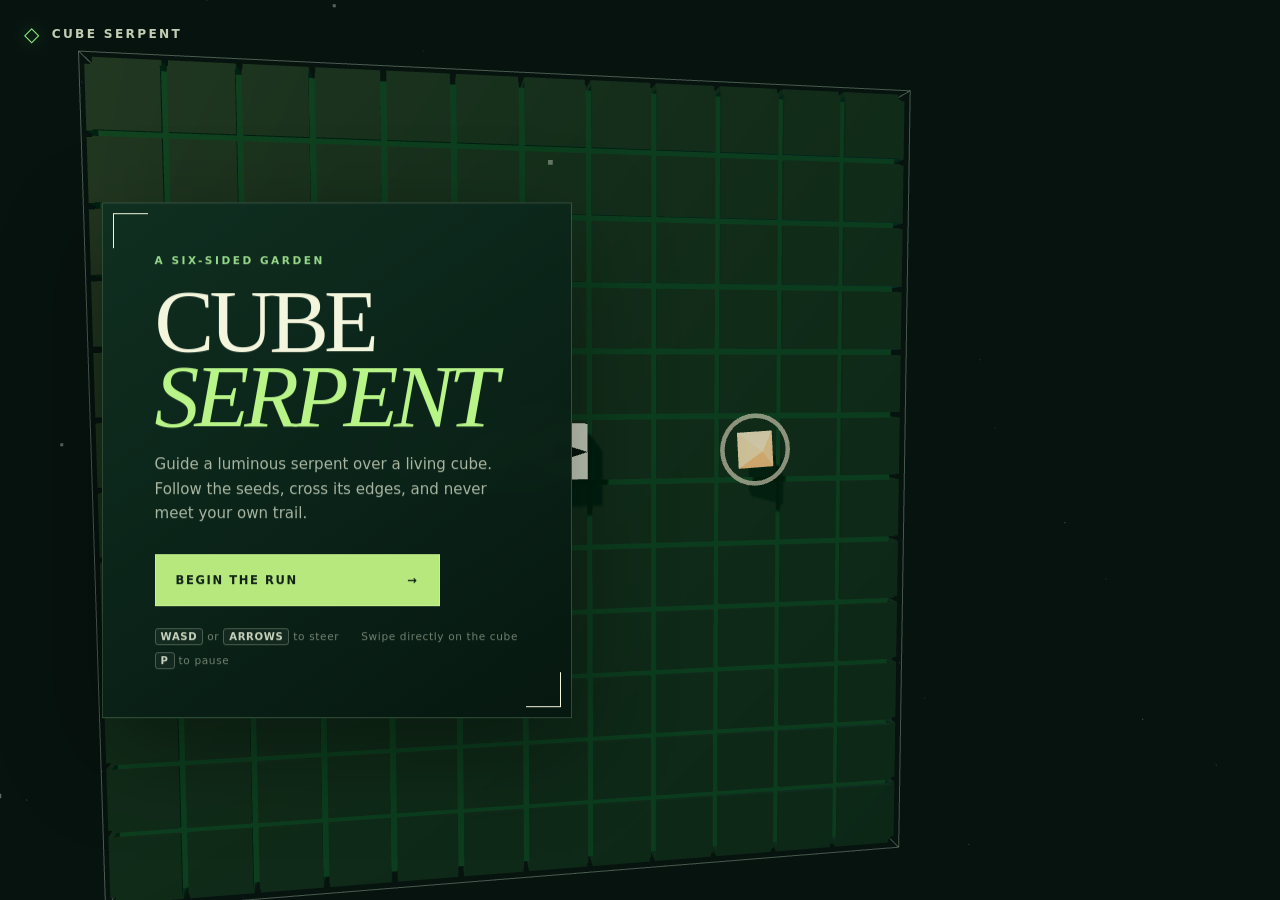
==== cube-serpent/index.html @ ffc98ace "deploy: add Cube Serpent game" ====
<!doctype html>
<html lang="en">
  <head>
    <meta charset="UTF-8" />
    <meta name="viewport" content="width=device-width, initial-scale=1.0, viewport-fit=cover" />
    <meta name="theme-color" content="#07130f" />
    <link rel="icon" href="/cube-serpent/favicon.svg" type="image/svg+xml" />
    <meta
      name="description"
      content="Steer a luminous serpent across every face of a living cube, collect seeds, grow, and survive your own trail."
    />
    <title>Cube Serpent</title>
    <script type="module" crossorigin src="/cube-serpent/assets/index-BvN9YoFi.js"></script>
    <link rel="stylesheet" crossorigin href="/cube-serpent/assets/index-DMsrRxr2.css">
  </head>
  <body>
    <main id="app">
      <canvas id="game-canvas" aria-label="Cube Serpent six-face game board"></canvas>
      <header id="brand-bar">
        <span class="brand-mark" aria-hidden="true">◇</span>
        <span>CUBE SERPENT</span>
      </header>
      <section id="hud" aria-label="Score and game controls" hidden>
        <div class="hud-row">
          <div class="hud-metric score-metric">
            <span>Score</span>
            <strong id="score-value">000000</strong>
          </div>
          <div class="hud-metric">
            <span>Best</span>
            <strong id="high-score-value">000000</strong>
          </div>
          <div id="status-line"><span class="status-dot"></span><span id="status-copy">Find the seed</span></div>
          <button id="mute-button" class="icon-button" type="button" aria-label="Mute sound" aria-pressed="false">♪</button>
          <button id="motion-button" class="icon-button" type="button" aria-label="Reduce motion" aria-pressed="false">◌</button>
          <button id="pause-button" class="icon-button" type="button" aria-label="Pause game">Ⅱ</button>
        </div>
        <div id="combo-meter" hidden>
          <strong id="combo-value">×1</strong>
          <div class="combo-copy"><span>CHAIN</span><span id="combo-state">Keep it alive</span></div>
          <div id="combo-segments" aria-hidden="true">
            <i></i><i></i><i></i><i></i>
          </div>
        </div>
      </section>

      <section id="title-panel" class="overlay-panel" aria-labelledby="game-title">
        <div class="eyebrow">A SIX-SIDED GARDEN</div>
        <h1 id="game-title">CUBE <em>SERPENT</em></h1>
        <p>Guide a luminous serpent over a living cube. Follow the seeds, cross its edges, and never meet your own trail.</p>
        <button id="start-button" class="primary-button" type="button"><span>BEGIN THE RUN</span><span aria-hidden="true">→</span></button>
        <div class="controls-copy">
          <span><kbd>WASD</kbd> or <kbd>ARROWS</kbd> to steer</span>
          <span>Swipe directly on the cube</span>
          <span><kbd>P</kbd> to pause</span>
        </div>
      </section>

      <section id="pause-panel" class="overlay-panel compact-panel" aria-labelledby="pause-title" hidden>
        <div class="eyebrow">THE GARDEN WAITS</div>
        <h2 id="pause-title">Paused</h2>
        <button id="resume-button" class="primary-button" type="button"><span>RESUME</span><span aria-hidden="true">→</span></button>
        <button id="restart-pause-button" class="secondary-button" type="button">Restart run</button>
        <div class="preference-row">
          <button id="pause-mute-button" class="secondary-button" type="button" aria-pressed="false">Sound on</button>
          <button id="pause-motion-button" class="secondary-button" type="button" aria-pressed="false">Full motion</button>
        </div>
      </section>

      <section id="game-over-panel" class="overlay-panel compact-panel" aria-labelledby="game-over-title" hidden>
        <div id="result-eyebrow" class="eyebrow">TRAIL CROSSED</div>
        <h2 id="game-over-title">The garden wins.</h2>
        <p id="collision-copy">You met your own trail.</p>
        <div class="final-score"><span>Final score</span><strong id="final-score">0000</strong><b id="new-best" hidden>NEW BEST</b></div>
        <button id="retry-button" class="primary-button" type="button"><span>RUN IT BACK</span><span aria-hidden="true">↻</span></button>
        <button id="copy-result-button" class="secondary-button" type="button">Copy result</button>
        <div id="copy-notice" role="status" hidden></div>
        <span class="shortcut-copy">Press <kbd>Space</kbd>, <kbd>Enter</kbd>, or tap to retry</span>
      </section>

      <div id="game-callout" aria-hidden="true"><span id="callout-label">EDGE ROUTE</span><strong id="callout-copy">RIGHT FACE</strong></div>
      <div id="live-region" class="sr-only" aria-live="polite" aria-atomic="true"></div>
    </main>
  </body>
</html>
---- cube-serpent/assets/index-DMsrRxr2.css ----
:root{color:#f3f5dc;font-synthesis:none;text-rendering:optimizelegibility;background:#07130f;font-family:Inter,ui-sans-serif,system-ui,-apple-system,BlinkMacSystemFont,Segoe UI,sans-serif}*{box-sizing:border-box}html,body,#app{width:100%;height:100%;margin:0;overflow:hidden}body{background:#07130f;min-width:320px}button,kbd{font:inherit}button{color:inherit}button:focus-visible{outline-offset:4px;outline:3px solid #ffe16b}[hidden]{display:none!important}#app{isolation:isolate;background:radial-gradient(circle at 14% 18%,#65da811f,#0000 31rem),radial-gradient(circle at 82% 74%,#3ea7b121,#0000 30rem),#07130f;position:relative}#game-canvas{touch-action:none;outline:none;width:100vw;height:100vh;display:block}#brand-bar{top:max(22px, env(safe-area-inset-top));left:max(24px, env(safe-area-inset-left));z-index:4;color:#edf6d8d1;letter-spacing:.19em;pointer-events:none;align-items:center;gap:10px;font-size:.76rem;font-weight:850;display:flex;position:absolute}.brand-mark{color:#92ee83;filter:drop-shadow(0 0 8px #84f4938c);font-size:1.25rem}#hud{top:max(22px, env(safe-area-inset-top));right:max(24px, env(safe-area-inset-right));z-index:5;pointer-events:none;flex-direction:column;align-items:flex-end;gap:8px;display:flex;position:absolute}.hud-row{align-items:stretch;gap:8px;display:flex}.hud-metric,#status-line,.icon-button{-webkit-backdrop-filter:blur(13px);backdrop-filter:blur(13px);background:#07140fba;border:1px solid #d2f1ca33;box-shadow:0 12px 38px #0000003d}.hud-metric{min-width:104px;padding:9px 13px}.hud-metric span,.final-score span{color:#e2f0d294;letter-spacing:.18em;text-transform:uppercase;font-size:.61rem;font-weight:750;display:block}.hud-metric strong{font-variant-numeric:tabular-nums;letter-spacing:.06em;margin-top:2px;font-size:1.05rem;display:block}.score-metric strong{color:#ffe16b}#status-line{color:#edf6d8c7;letter-spacing:.05em;align-items:center;gap:8px;min-width:130px;padding:0 14px;font-size:.72rem;font-weight:700;display:flex}.status-dot{background:#ffb64f;border-radius:50%;width:7px;height:7px;box-shadow:0 0 10px #ffb64fbf}.icon-button{cursor:pointer;pointer-events:auto;width:45px;min-height:45px;padding:0}#combo-meter{-webkit-backdrop-filter:blur(13px);backdrop-filter:blur(13px);background:#07140fc7;border:1px solid #ffe16b47;grid-template-columns:auto minmax(76px,auto);gap:2px 12px;width:224px;padding:8px 12px;display:grid;box-shadow:0 12px 38px #0000003d}#combo-value{color:#ffe16b;font-variant-numeric:tabular-nums;grid-row:1/3;align-self:center;font-size:1.28rem}.combo-copy{color:#e6f0d89e;letter-spacing:.1em;text-transform:uppercase;justify-content:space-between;gap:10px;font-size:.53rem;font-weight:800;display:flex}#combo-segments{grid-template-columns:repeat(4,1fr);gap:3px;display:grid}#combo-segments i{background:#ffe16b26;height:4px}#combo-segments i.active{background:#ffe16b;box-shadow:0 0 8px #ffe16b6b}.icon-button:hover{background:#18432dd9;border-color:#d2f1ca7a}.overlay-panel{z-index:6;-webkit-backdrop-filter:blur(18px);backdrop-filter:blur(18px);background:linear-gradient(145deg,#103223e8,#061811e6),#07140fe0;border:1px solid #c0ebb533;width:min(470px,100vw - 48px);padding:clamp(28px,4vw,52px);position:absolute;top:50%;left:clamp(24px,8vw,112px);transform:translateY(-48%);box-shadow:0 32px 90px #00000061,inset 0 1px #ffffff0d}.overlay-panel:before,.overlay-panel:after{content:"";pointer-events:none;border-color:#91e889a6;width:34px;height:34px;position:absolute}.overlay-panel:before{border-top:1px solid;border-left:1px solid;top:10px;left:10px}.overlay-panel:after{border-bottom:1px solid;border-right:1px solid;bottom:10px;right:10px}.eyebrow{color:#99d88a;letter-spacing:.24em;margin-bottom:17px;font-size:.66rem;font-weight:800}h1,h2,p{margin-top:0}h1{letter-spacing:-.055em;max-width:390px;margin-bottom:18px;font-family:Georgia,Times New Roman,serif;font-size:clamp(3rem,7vw,5.7rem);font-weight:500;line-height:.84}h1 em{color:#b8f488;font-weight:500;display:block}h2{letter-spacing:-.045em;margin-bottom:12px;font-family:Georgia,Times New Roman,serif;font-size:clamp(2.5rem,6vw,4.2rem);font-weight:500}.overlay-panel p{color:#e6f0d8b8;max-width:400px;margin-bottom:28px;font-size:.94rem;line-height:1.65}.primary-button{color:#102216;cursor:pointer;letter-spacing:.14em;background:#b6e87e;border:1px solid #c7f08f;justify-content:space-between;align-items:center;width:min(100%,285px);min-height:52px;padding:0 20px;font-size:.72rem;font-weight:900;transition:transform .13s,background .13s;display:flex}.primary-button:hover{background:#d3f69d;transform:translateY(-2px)}.secondary-button{color:#edf6d8bf;cursor:pointer;background:0 0;border:0;border-bottom:1px solid #edf6d861;min-height:44px;margin-top:12px;padding:9px 0;font-size:.73rem}.preference-row{justify-content:center;gap:20px;display:flex}#copy-notice{color:#d9efb3;max-width:290px;margin:10px auto 0;font-size:.7rem;line-height:1.4}.controls-copy{color:#e6f0d87a;letter-spacing:.06em;flex-wrap:wrap;gap:12px 22px;margin-top:24px;font-size:.66rem;display:flex}kbd{color:#eef6dfd4;background:#ffffff0a;border:1px solid #e2f0d242;border-radius:3px;padding:2px 5px;font-size:.63rem;font-weight:700}.compact-panel{text-align:center;width:min(410px,100vw - 38px);left:50%;transform:translate(-50%,-50%)}.compact-panel .primary-button{margin-left:auto;margin-right:auto}.final-score{border-top:1px solid #dcf4d02e;border-bottom:1px solid #dcf4d02e;margin:0 auto 24px;padding:16px;position:relative}.final-score strong{color:#ffe16b;font-variant-numeric:tabular-nums;font-family:Georgia,Times New Roman,serif;font-size:2.8rem;font-weight:500;display:block}#new-best{color:#172315;letter-spacing:.09em;background:#ffe16b;padding:4px 7px;font-size:.55rem;position:absolute;top:11px;right:7px}.shortcut-copy{color:#e6f0d875;margin-top:20px;font-size:.65rem;display:block}#game-callout{bottom:max(34px, env(safe-area-inset-bottom));z-index:4;opacity:0;pointer-events:none;background:#07140f94;border-top:1px solid #bef3a67a;border-bottom:1px solid #bef3a67a;flex-direction:column;align-items:center;padding:9px 18px;transition:opacity .18s,transform .18s;display:flex;position:absolute;left:50%;transform:translate(-50%,10px)}#game-callout.visible{opacity:1;transform:translate(-50%)}#game-callout span{color:#e6f0d88a;letter-spacing:.2em;font-size:.54rem}#game-callout strong{color:#c9f396;letter-spacing:.12em;margin-top:2px;font-size:.73rem}.sr-only{clip:rect(0, 0, 0, 0);white-space:nowrap;border:0;width:1px;height:1px;margin:-1px;padding:0;position:absolute;overflow:hidden}@media (width<=760px){#brand-bar{top:max(14px, env(safe-area-inset-top));left:max(14px, env(safe-area-inset-left));font-size:.65rem}#hud{top:max(48px, calc(env(safe-area-inset-top) + 42px));right:max(10px, env(safe-area-inset-right));left:max(10px, env(safe-area-inset-left));align-items:stretch}.hud-row{grid-template-columns:minmax(72px,1fr) minmax(72px,1fr) repeat(3,44px);gap:5px;display:grid}.hud-metric{min-width:72px;padding:7px 9px}#status-line{display:none}.icon-button{width:44px;min-height:44px}#combo-meter{align-self:flex-end;width:min(224px,100%)}.overlay-panel{top:auto;right:14px;bottom:max(18px, env(safe-area-inset-bottom));width:auto;padding:27px;left:14px;transform:none}.compact-panel{width:min(390px,100vw - 28px);inset:50% auto auto 50%;transform:translate(-50%,-50%)}h1{font-size:clamp(3rem,16vw,4.6rem)}.controls-copy{margin-top:18px}#game-callout{bottom:max(16px, env(safe-area-inset-bottom));text-align:center;max-width:calc(100vw - 28px)}}@media (width<=430px){#brand-bar{max-width:110px;line-height:1.4}#hud{top:max(44px, calc(env(safe-area-inset-top) + 38px))}.hud-row{grid-template-columns:minmax(68px,1fr) minmax(68px,1fr) repeat(3,44px)}.hud-metric strong{font-size:.9rem}}@media (prefers-reduced-motion:reduce){*,:before,:after{scroll-behavior:auto!important;transition-duration:.01ms!important;animation-duration:.01ms!important}}:root[data-reduced-motion=true] *,:root[data-reduced-motion=true] :before,:root[data-reduced-motion=true] :after{scroll-behavior:auto!important;transition-duration:.01ms!important;animation-duration:.01ms!important}
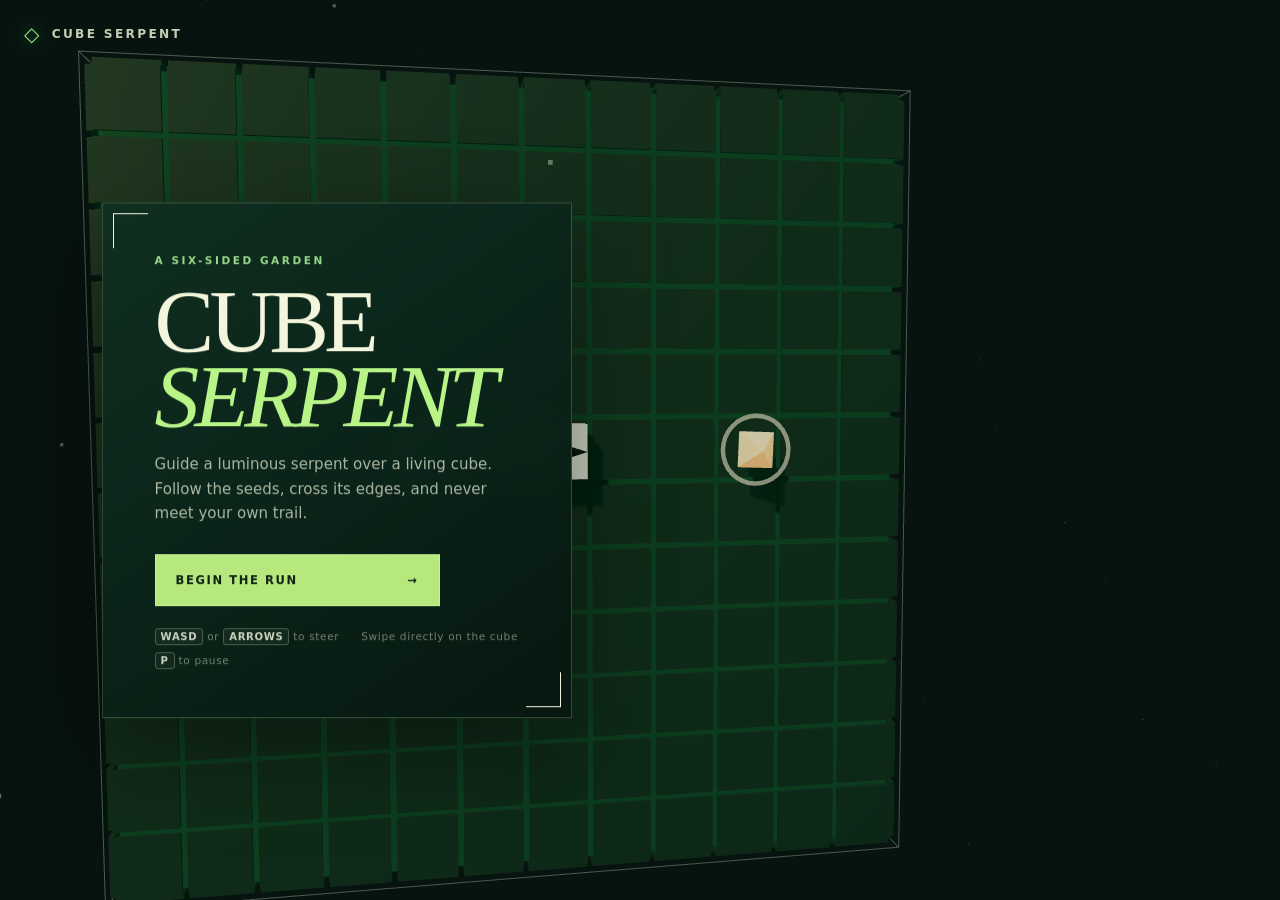
==== commit 47dfcaa4: "deploy: update Cube Serpent input controls" ====
--- a/cube-serpent/index.html
+++ b/cube-serpent/index.html
@@ -10,7 +10,7 @@
       content="Steer a luminous serpent across every face of a living cube, collect seeds, grow, and survive your own trail."
     />
     <title>Cube Serpent</title>
-    <script type="module" crossorigin src="/cube-serpent/assets/index-BvN9YoFi.js"></script>
+    <script type="module" crossorigin src="/cube-serpent/assets/index-O9u6e0zF.js"></script>
     <link rel="stylesheet" crossorigin href="/cube-serpent/assets/index-DMsrRxr2.css">
   </head>
   <body>
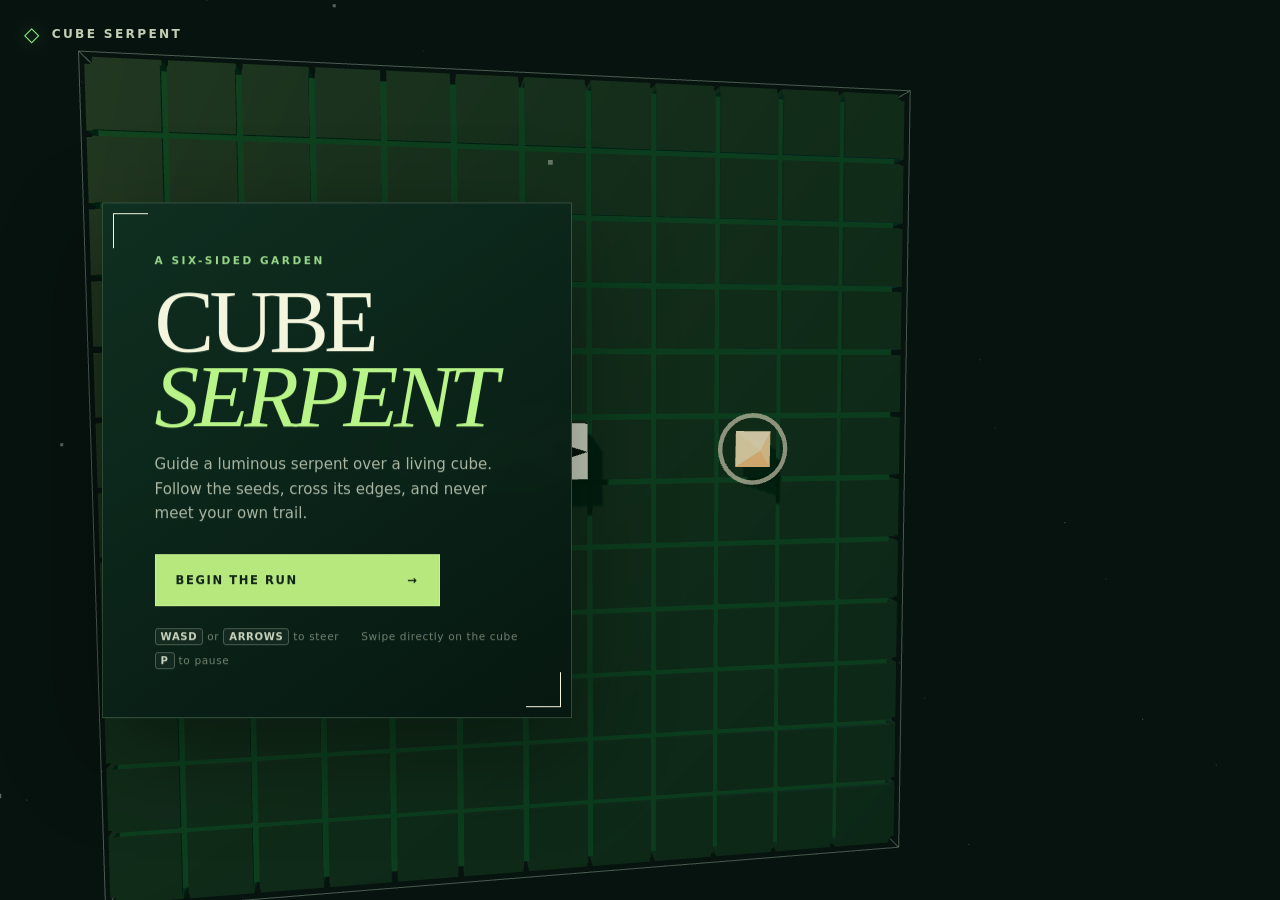
==== commit a897e07c: "deploy: add Cube Serpent audio cues" ====
--- a/cube-serpent/index.html
+++ b/cube-serpent/index.html
@@ -10,7 +10,7 @@
       content="Steer a luminous serpent across every face of a living cube, collect seeds, grow, and survive your own trail."
     />
     <title>Cube Serpent</title>
-    <script type="module" crossorigin src="/cube-serpent/assets/index-O9u6e0zF.js"></script>
+    <script type="module" crossorigin src="/cube-serpent/assets/index-BPTRpjiS.js"></script>
     <link rel="stylesheet" crossorigin href="/cube-serpent/assets/index-DMsrRxr2.css">
   </head>
   <body>
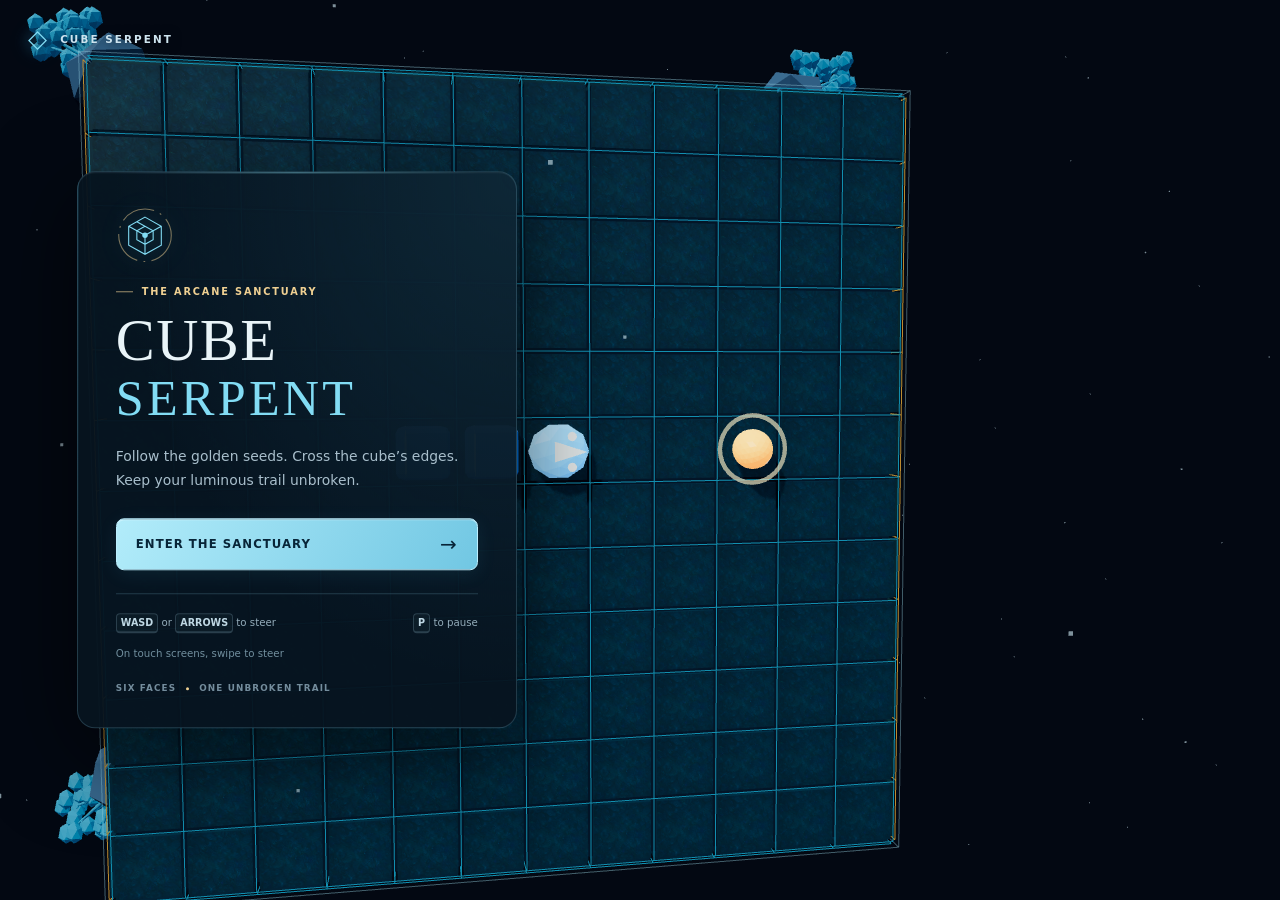
==== commit c5efc59d: "deploy: publish Cube Serpent sanctuary update" ====
--- a/cube-serpent/index.html
+++ b/cube-serpent/index.html
@@ -3,15 +3,15 @@
   <head>
     <meta charset="UTF-8" />
     <meta name="viewport" content="width=device-width, initial-scale=1.0, viewport-fit=cover" />
-    <meta name="theme-color" content="#07130f" />
+    <meta name="theme-color" content="#030812" />
     <link rel="icon" href="/cube-serpent/favicon.svg" type="image/svg+xml" />
     <meta
       name="description"
       content="Steer a luminous serpent across every face of a living cube, collect seeds, grow, and survive your own trail."
     />
     <title>Cube Serpent</title>
-    <script type="module" crossorigin src="/cube-serpent/assets/index-BPTRpjiS.js"></script>
-    <link rel="stylesheet" crossorigin href="/cube-serpent/assets/index-DMsrRxr2.css">
+    <script type="module" crossorigin src="/cube-serpent/assets/index-BgMY5Oo7.js"></script>
+    <link rel="stylesheet" crossorigin href="/cube-serpent/assets/index-D_RxlvSW.css">
   </head>
   <body>
     <main id="app">
@@ -31,9 +31,9 @@
             <strong id="high-score-value">000000</strong>
           </div>
           <div id="status-line"><span class="status-dot"></span><span id="status-copy">Find the seed</span></div>
-          <button id="mute-button" class="icon-button" type="button" aria-label="Mute sound" aria-pressed="false">♪</button>
-          <button id="motion-button" class="icon-button" type="button" aria-label="Reduce motion" aria-pressed="false">◌</button>
-          <button id="pause-button" class="icon-button" type="button" aria-label="Pause game">Ⅱ</button>
+          <button id="mute-button" class="icon-button" type="button" aria-label="Mute sound" aria-pressed="false" title="Sound"><svg viewBox="0 0 24 24" aria-hidden="true"><path d="M11 5 6 9H3v6h3l5 4Z"/><path class="sound-waves" d="M15 8a6 6 0 0 1 0 8m3-11a10 10 0 0 1 0 14"/><path class="mute-slash" d="m16 9 5 6m0-6-5 6"/></svg></button>
+          <button id="motion-button" class="icon-button" type="button" aria-label="Reduce motion" aria-pressed="false" title="Motion preference"><svg viewBox="0 0 24 24" aria-hidden="true"><path d="M20 12a8 8 0 1 1-8-8"/><path d="M12 8a4 4 0 1 0 4 4M16 4h4v4"/></svg></button>
+          <button id="pause-button" class="icon-button" type="button" aria-label="Pause game" title="Pause"><svg viewBox="0 0 24 24" aria-hidden="true"><path d="M8 5v14M16 5v14" stroke-width="3"/></svg></button>
         </div>
         <div id="combo-meter" hidden>
           <strong id="combo-value">×1</strong>
@@ -45,19 +45,25 @@
       </section>
 
       <section id="title-panel" class="overlay-panel" aria-labelledby="game-title">
-        <div class="eyebrow">A SIX-SIDED GARDEN</div>
+        <svg class="menu-sigil" viewBox="0 0 64 64" fill="none" stroke="currentColor" stroke-width="1.2" aria-hidden="true">
+          <circle class="orbit" cx="32" cy="32" r="29" stroke-dasharray="38 7 2 7"/>
+          <path d="m32 12 18 10v21L32 53 14 43V22Zm0 20 18-10M32 32 14 22m18 10v21M23 17l18 10v10l-9 5-9-5V27l9-5"/>
+          <circle cx="32" cy="32" r="3" fill="currentColor" stroke="none"/>
+        </svg>
+        <div class="eyebrow">The arcane sanctuary</div>
         <h1 id="game-title">CUBE <em>SERPENT</em></h1>
-        <p>Guide a luminous serpent over a living cube. Follow the seeds, cross its edges, and never meet your own trail.</p>
-        <button id="start-button" class="primary-button" type="button"><span>BEGIN THE RUN</span><span aria-hidden="true">→</span></button>
+        <p>Follow the golden seeds. Cross the cube’s edges. Keep your luminous trail unbroken.</p>
+        <button id="start-button" class="primary-button" type="button"><span>ENTER THE SANCTUARY</span><span aria-hidden="true">→</span></button>
         <div class="controls-copy">
           <span><kbd>WASD</kbd> or <kbd>ARROWS</kbd> to steer</span>
-          <span>Swipe directly on the cube</span>
+          <span>On touch screens, swipe to steer</span>
           <span><kbd>P</kbd> to pause</span>
         </div>
+        <div class="menu-footer"><span>Six faces</span><i></i><span>One unbroken trail</span></div>
       </section>
 
       <section id="pause-panel" class="overlay-panel compact-panel" aria-labelledby="pause-title" hidden>
-        <div class="eyebrow">THE GARDEN WAITS</div>
+        <div class="eyebrow">TAKE A BREATH</div>
         <h2 id="pause-title">Paused</h2>
         <button id="resume-button" class="primary-button" type="button"><span>RESUME</span><span aria-hidden="true">→</span></button>
         <button id="restart-pause-button" class="secondary-button" type="button">Restart run</button>
--- a/cube-serpent/assets/index-D_RxlvSW.css
+++ b/cube-serpent/assets/index-D_RxlvSW.css
@@ -0,0 +1 @@
+:root{color:#e9f4f8;font-synthesis:none;text-rendering:optimizelegibility;--ice:#82dcf4;--gold:#efd092;--muted:#93acba;--line:#85c5db38;--panel:#071420f5;background:#030812;font-family:ui-sans-serif,system-ui,-apple-system,BlinkMacSystemFont,Segoe UI,sans-serif}*{box-sizing:border-box}html,body,#app{width:100%;height:100%;margin:0;overflow:hidden}body{min-width:320px}button,kbd{font:inherit}button{color:inherit;-webkit-tap-highlight-color:transparent}button:focus-visible{outline:2px solid var(--gold);outline-offset:4px}button:disabled{opacity:.45;cursor:default}[hidden]{display:none!important}#app{isolation:isolate;background:#030812;position:relative}#game-canvas{touch-action:none;outline:none;width:100vw;height:100dvh;display:block}#brand-bar{top:max(24px, env(safe-area-inset-top));left:max(28px, env(safe-area-inset-left));z-index:4;pointer-events:none;color:#cee4ef;letter-spacing:.2em;text-shadow:0 2px 12px #030812;align-items:center;gap:11px;font-size:.65rem;font-weight:650;display:flex;position:absolute}.brand-mark{color:var(--ice);filter:drop-shadow(0 0 7px #288dba);font-size:1.55rem}#hud{top:max(18px, env(safe-area-inset-top));right:max(24px, env(safe-area-inset-right));z-index:5;pointer-events:none;flex-direction:column;align-items:flex-end;gap:8px;display:flex;position:absolute}.hud-row{border:1px solid var(--line);background:#050f19f0;border-radius:12px;align-items:center;gap:6px;padding:5px;display:flex;box-shadow:0 6px 24px #0004}.hud-metric{min-width:106px;padding:4px 13px}.hud-metric+.hud-metric{border-left:1px solid var(--line)}.hud-metric span,.final-score span{color:var(--muted);letter-spacing:.15em;text-transform:uppercase;font-size:.59rem;font-weight:600;display:block}.hud-metric strong{font-variant-numeric:tabular-nums;letter-spacing:.045em;margin-top:1px;font-size:1.05rem;font-weight:600;display:block}.score-metric strong{color:var(--gold)}#status-line{color:#bbced8;align-items:center;gap:8px;padding:0 12px;font-size:.7rem;display:flex}.status-dot{background:var(--gold);border-radius:50%;width:5px;height:5px;box-shadow:0 0 10px #ffd37a88}.icon-button{color:#a9c4d3;cursor:pointer;pointer-events:auto;background:0 0;border:1px solid #0000;border-radius:8px;flex-shrink:0;place-items:center;width:44px;height:44px;padding:0;transition:color .15s,background .15s,border-color .15s;display:grid}.icon-button svg{fill:none;stroke:currentColor;stroke-width:1.6px;stroke-linecap:round;stroke-linejoin:round;width:18px;height:18px}.icon-button:hover,.icon-button[aria-pressed=true]{color:var(--ice);border-color:var(--line);background:#82dcf411}.icon-button:active{background:#82dcf42b}.mute-slash{display:none}[aria-pressed=true] .mute-slash{display:block}[aria-pressed=true] .sound-waves{display:none}#pause-button{border-color:var(--line);background:#82dcf40d}#combo-meter{border-left:2px solid var(--gold);background:#071420ed;border-radius:0 6px 6px 0;grid-template-columns:auto 1fr;gap:3px 12px;width:220px;padding:9px 13px;display:grid}#combo-value{color:var(--gold);font-variant-numeric:tabular-nums;grid-row:1/3;align-self:center;font-size:1.2rem}.combo-copy{color:#b3c2c9;letter-spacing:.06em;text-transform:uppercase;justify-content:space-between;gap:8px;font-size:.53rem;font-weight:650;display:flex}#combo-segments{grid-template-columns:repeat(4,1fr);gap:3px;display:grid}#combo-segments i{background:#efd09220;border-radius:2px;height:3px}#combo-segments i.active{background:var(--gold);box-shadow:0 0 7px #efd09244}.overlay-panel{z-index:6;overscroll-behavior:contain;border:1px solid var(--line);background:radial-gradient(ellipse at 100% 0%, #163c5077, transparent 65%), var(--panel);scrollbar-width:thin;scrollbar-color:#426071 transparent;border-radius:18px;width:min(440px,100vw - 48px);max-height:calc(100dvh - 48px);padding:34px 38px;position:absolute;top:50%;left:clamp(24px,6vw,96px);overflow-y:auto;transform:translateY(-50%);box-shadow:0 24px 90px #0009,inset 0 1px #d5f6ff12}.overlay-panel:before{content:"";background:linear-gradient(90deg,#0000,#8ee9ff99,#0000);height:1px;position:absolute;top:0;left:38px;right:38px}.menu-sigil{width:58px;height:58px;color:var(--ice);filter:drop-shadow(0 0 12px #4acaff44);margin:0 0 22px;display:block}.menu-sigil .orbit{stroke:var(--gold);opacity:.5}.eyebrow{color:var(--gold);letter-spacing:.19em;text-transform:uppercase;align-items:center;gap:9px;margin-bottom:15px;font-size:.61rem;font-weight:600;display:flex}.eyebrow:before{content:"";opacity:.65;background:currentColor;width:17px;height:1px}h1,h2,p{margin-top:0}h1{letter-spacing:.025em;margin-bottom:22px;font-family:Georgia,Times New Roman,serif;font-size:3.65rem;font-weight:400;line-height:.98}h1 em{color:var(--ice);letter-spacing:.065em;margin-top:5px;font-size:.86em;font-style:normal;font-weight:400;display:block}h2{margin-bottom:14px;font-family:Georgia,Times New Roman,serif;font-size:2.6rem;font-weight:400;line-height:1.08}.overlay-panel p{color:#a9bfcc;margin-bottom:25px;font-size:.87rem;line-height:1.7}.primary-button{color:#082538;cursor:pointer;letter-spacing:.09em;background:linear-gradient(120deg,#b2ecfa,#71c7e3);border:1px solid #bcefff;border-radius:8px;justify-content:space-between;align-items:center;width:100%;min-height:52px;padding:0 19px;font-size:.73rem;font-weight:750;transition:background .15s,box-shadow .15s,transform .15s;display:flex;box-shadow:0 4px 20px #53cfff15,inset 0 1px #fff6}.primary-button>span:last-child{font-size:1.25rem;font-weight:400}.primary-button:hover{background:#c9f3ff;box-shadow:0 4px 24px #53cfff33}.primary-button:active{box-shadow:none;transform:translateY(1px)}.secondary-button{border:1px solid var(--line);color:#b8ceda;cursor:pointer;background:#6ccfff06;border-radius:7px;min-width:44px;min-height:44px;margin-top:12px;padding:8px 12px;font-size:.74rem}.secondary-button:hover{color:#effaff;background:#6ccfff15;border-color:#82dcf466}.secondary-button:active{background:#6ccfff25}.secondary-button[aria-pressed=true]{color:var(--ice);border-color:#82dcf455}.controls-copy{border-top:1px solid var(--line);color:#93acba;grid-template-columns:1fr auto;gap:12px;margin-top:23px;padding-top:19px;font-size:.64rem;line-height:1.6;display:grid}.controls-copy>span:nth-child(2){color:#718f9e;grid-area:2/1/auto/-1}kbd{color:#bfd8e4;background:#a5d3e409;border:1px solid #a5d3e433;border-bottom-width:2px;border-radius:4px;padding:1px 4px;font-size:.6rem;font-weight:550;display:inline-block}.menu-footer{color:#748d9d;letter-spacing:.13em;text-transform:uppercase;align-items:center;gap:10px;margin-top:22px;font-size:.55rem;font-weight:550;display:flex}.menu-footer i{background:var(--gold);border-radius:50%;width:3px;height:3px}.compact-panel{text-align:center;width:min(390px,100vw - 32px);left:50%;transform:translate(-50%,-50%)}.compact-panel .eyebrow{justify-content:center}.compact-panel .eyebrow:before{display:none}.preference-row{grid-template-columns:1fr 1fr;gap:8px;display:grid}#restart-pause-button{width:100%}#copy-notice{color:var(--ice);margin:12px 0 0;font-size:.72rem;line-height:1.5}.final-score{border-top:1px solid var(--line);border-bottom:1px solid var(--line);margin:22px 0;padding:18px 0;position:relative}.final-score strong{color:var(--gold);font-variant-numeric:tabular-nums;margin-top:5px;font-size:2.7rem;font-weight:450;display:block}#new-best{color:var(--gold);letter-spacing:.13em;margin-top:7px;font-size:.55rem;display:inline-block}.shortcut-copy{color:#91aab9;margin-top:18px;font-size:.63rem;line-height:1.6;display:block}#game-callout{bottom:max(28px, env(safe-area-inset-bottom));z-index:4;border:1px solid var(--line);opacity:0;pointer-events:none;text-align:center;background:#071420ed;border-radius:7px;flex-direction:column;align-items:center;max-width:calc(100vw - 32px);padding:10px 20px;transition:opacity .18s,transform .18s;display:flex;position:absolute;left:50%;transform:translate(-50%,8px)}#game-callout.visible{opacity:1;transform:translate(-50%)}#game-callout span{color:#91aab9;letter-spacing:.17em;font-size:.54rem}#game-callout strong{color:var(--ice);letter-spacing:.08em;margin-top:4px;font-size:.72rem}.sr-only{clip:rect(0, 0, 0, 0);white-space:nowrap;border:0;width:1px;height:1px;margin:-1px;padding:0;position:absolute;overflow:hidden}@media (width<=900px){#status-line{display:none}}@media (width<=760px){#brand-bar{top:max(12px, env(safe-area-inset-top));left:max(16px, env(safe-area-inset-left));gap:8px;font-size:.58rem}.brand-mark{font-size:1.2rem}#hud{top:max(44px, calc(env(safe-area-inset-top) + 38px));right:max(10px, env(safe-area-inset-right));left:max(10px, env(safe-area-inset-left));align-items:stretch}.hud-row{grid-template-columns:minmax(60px,1fr) minmax(60px,1fr) repeat(3,44px);gap:3px;padding:4px;display:grid}.hud-metric{min-width:0;padding:3px 7px}.hud-metric span{font-size:.53rem}.hud-metric strong{letter-spacing:0;font-size:.88rem}#combo-meter{align-self:flex-end;width:207px}.overlay-panel{top:auto;right:max(16px, env(safe-area-inset-right));bottom:max(20px, env(safe-area-inset-bottom));left:max(16px, env(safe-area-inset-left));width:auto;max-height:calc(100dvh - 74px);padding:27px;transform:none}.menu-sigil{width:42px;height:42px;margin-bottom:16px}h1{margin-bottom:17px;font-size:clamp(2.65rem,11vw,3.5rem)}.eyebrow{margin-bottom:13px;font-size:.57rem}.overlay-panel p{margin-bottom:21px;font-size:.81rem;line-height:1.6}.controls-copy{gap:7px;margin-top:18px;padding-top:15px;font-size:.6rem}.menu-footer{margin-top:16px}.compact-panel{width:min(390px,100vw - 32px);inset:50% auto auto 50%;transform:translate(-50%,-50%)}h2{font-size:2.25rem}}@media (height<=560px){.overlay-panel{max-height:calc(100dvh - 24px);padding:23px 28px;top:50%;bottom:auto;transform:translateY(-50%)}.compact-panel{transform:translate(-50%,-50%)}.menu-sigil,.menu-footer{display:none}h1{font-size:2.5rem}.controls-copy{margin-top:15px;padding-top:12px}}@media (prefers-reduced-motion:reduce){*,:before,:after{scroll-behavior:auto!important;transition-duration:.01ms!important;animation-duration:.01ms!important}}:root[data-reduced-motion=true] *,:root[data-reduced-motion=true] :before,:root[data-reduced-motion=true] :after{scroll-behavior:auto!important;transition-duration:.01ms!important;animation-duration:.01ms!important}
